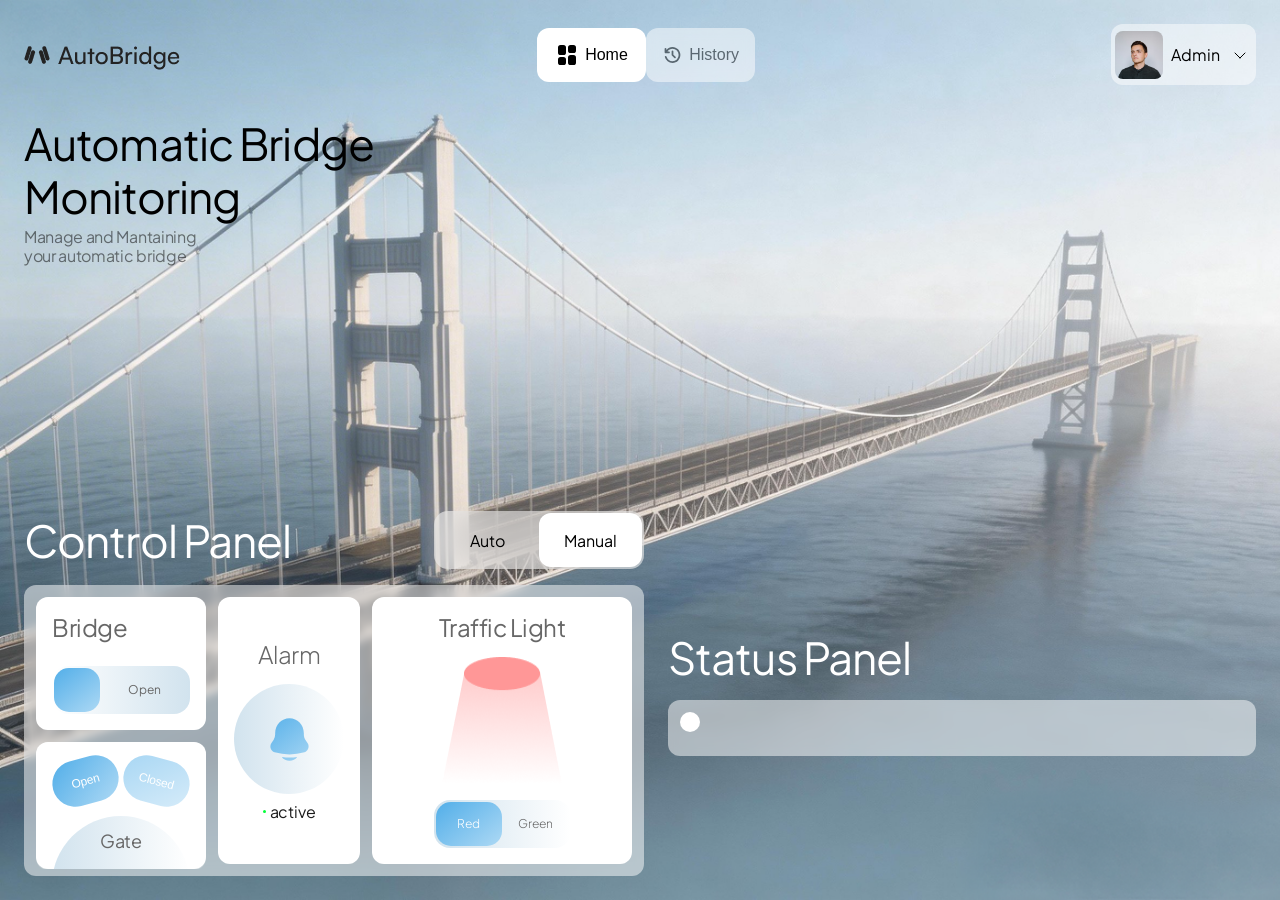
==== index.html @ a89a8f64 "first commit" ====
<!DOCTYPE html>
    <html lang="en">
    <head>
        <meta charset="UTF-8">
        <meta name="viewport" content="width=device-width, initial-scale=1.0">
        <title>Document</title>
        <link rel="stylesheet" href="style.css">
        <link rel="preconnect" href="https://fonts.googleapis.com">
    <link rel="preconnect" href="https://fonts.gstatic.com" crossorigin>
    <link href="https://fonts.googleapis.com/css2?family=Plus+Jakarta+Sans:ital,wght@0,200..800;1,200..800&family=Sora:wght@100..800&display=swap" rel="stylesheet">
    </head>
    <body>
        <div class="main-container">
            <div class="wraper">
                <header>
                    <img src="Assets/logo 1.png" alt="">

                    <div class="button">
                        <button class="button-1"><span class="si--dashboard-fill"></span>Home</button>
                        <button class="button-2"><span class="material-symbols--history-rounded"></span>History</button>
                    </div>

                    <div class="profile">
                        <img src="Assets/profile.png" alt="">
                        <p>Admin</p>
                        <span class="iconamoon--arrow-up-2"></span>
                    </div>
                </header>
                
                <div class="title">
                    <h1>Automatic Bridge Monitoring</h1>
                    <h3>Manage and Mantaining your automatic bridge</h3>
                </div>
            </div>

            <div class="panel">
                <div class="control-panel">
                    <div class="wraper-1">
                        <h2>Control Panel</h2>
                        <div class="toggle">
                            <div class="auto">Auto</div>
                            <div class="manual">Manual</div>
                        </div>
                    </div>

                    <div class="wraper-2">
                        <div class="bridge-gate">
                            <div class="bridge">
                                <h3>Bridge</h3>
                                <div class="button">
                                    <div class="icon"></div>
                                    <p>Open</p>
                                </div>
                            </div>
                            <div class="gate">
                                <div class="button">
                                    <button class="open">Open</button>
                                    <button class="closed">Closed</button>
                                </div>
                                <div class="title"><p>Gate</p></div>
                            </div>
                        </div>
                        <div class="alarm">
                            <h3>Alarm</h3>
                            <div class="wraper">
                                <button><span class="solar--bell-bold"></span></button>
                                <div class="status">
                                    <div class="circle"></div>
                                    <p>active</p>
                                </div>
                            </div>
                        </div>
                        <div class="traffic">
                            <h3>Traffic Light</h3>
                            <img src="Assets/red lights.png" alt="" srcset="">
                            <div class="button">
                                <div class="red">Red</div>
                                <div class="green">Green</div>
                            </div>
                        </div>
                    </div>
                </div>
                <div class="status-panel">
                    <h2>Status Panel</h2>
                    <div class="wraper">
                        <div class="detector-stat">
                            <div class="detector">
                                <div class="in"></div>
                                <div class="out"></div>
                            </div>
                            <div class="ship-stat"></div>
                        </div>
                    </div>
                </div>
            </div>
        </div>
    </body>
    </html>
---- style.css ----
*{
    box-sizing: border-box;
    font-size: 16px;
}

.si--dashboard-fill {
  display: inline-block;
  width: 24px;
  height: 24px;
  --svg: url("data:image/svg+xml,%3Csvg xmlns='http://www.w3.org/2000/svg' viewBox='0 0 24 24'%3E%3Cpath fill='%23000' d='M5.6 2A2.6 2.6 0 0 0 3 4.6v4.8A2.6 2.6 0 0 0 5.6 12h2.8A2.6 2.6 0 0 0 11 9.4V4.6A2.6 2.6 0 0 0 8.4 2zm0 12A2.6 2.6 0 0 0 3 16.6v2.8A2.6 2.6 0 0 0 5.6 22h2.8a2.6 2.6 0 0 0 2.6-2.6v-2.8A2.6 2.6 0 0 0 8.4 14zm10-12A2.6 2.6 0 0 0 13 4.6v2.8a2.6 2.6 0 0 0 2.6 2.6h2.8A2.6 2.6 0 0 0 21 7.4V4.6A2.6 2.6 0 0 0 18.4 2zm0 10a2.6 2.6 0 0 0-2.6 2.6v4.8a2.6 2.6 0 0 0 2.6 2.6h2.8a2.6 2.6 0 0 0 2.6-2.6v-4.8a2.6 2.6 0 0 0-2.6-2.6z'/%3E%3C/svg%3E");
  background-color: currentColor;
  -webkit-mask-image: var(--svg);
  mask-image: var(--svg);
  -webkit-mask-repeat: no-repeat;
  mask-repeat: no-repeat;
  -webkit-mask-size: 100% 100%;
  mask-size: 100% 100%;
}

.material-symbols--history-rounded {
  display: inline-block;
  width: 24px;
  height: 24px;
  --svg: url("data:image/svg+xml,%3Csvg xmlns='http://www.w3.org/2000/svg' viewBox='0 0 24 24'%3E%3Cpath fill='%23000' d='M12 21q-3.15 0-5.575-1.912T3.275 14.2q-.1-.375.15-.687t.675-.363q.4-.05.725.15t.45.6q.6 2.25 2.475 3.675T12 19q2.925 0 4.963-2.037T19 12t-2.037-4.962T12 5q-1.725 0-3.225.8T6.25 8H8q.425 0 .713.288T9 9t-.288.713T8 10H4q-.425 0-.712-.288T3 9V5q0-.425.288-.712T4 4t.713.288T5 5v1.35q1.275-1.6 3.113-2.475T12 3q1.875 0 3.513.713t2.85 1.924t1.925 2.85T21 12t-.712 3.513t-1.925 2.85t-2.85 1.925T12 21m1-9.4l2.5 2.5q.275.275.275.7t-.275.7t-.7.275t-.7-.275l-2.8-2.8q-.15-.15-.225-.337T11 11.975V8q0-.425.288-.712T12 7t.713.288T13 8z'/%3E%3C/svg%3E");
  background-color: currentColor;
  -webkit-mask-image: var(--svg);
  mask-image: var(--svg);
  -webkit-mask-repeat: no-repeat;
  mask-repeat: no-repeat;
  -webkit-mask-size: 100% 100%;
  mask-size: 100% 100%;
}

.iconamoon--arrow-up-2 {
  display: inline-block;
  width: 24px;
  height: 24px;
  --svg: url("data:image/svg+xml,%3Csvg xmlns='http://www.w3.org/2000/svg' viewBox='0 0 24 24'%3E%3Cpath fill='none' stroke='%23000' stroke-linecap='round' stroke-linejoin='round' stroke-width='1' d='m17 14l-5-5m0 0l-5 5'/%3E%3C/svg%3E");
  background-color: currentColor;
  -webkit-mask-image: var(--svg);
  mask-image: var(--svg);
  -webkit-mask-repeat: no-repeat;
  mask-repeat: no-repeat;
  -webkit-mask-size: 100% 100%;
  mask-size: 100% 100%;
  rotate: 180deg;
}

body {
    margin: 0;
    padding: 0;
    font-family: 'Plus Jakarta Sans', sans-serif;
}

.main-container{
    display: flex;
    flex-direction: column;
    align-items: flex-start;
    justify-content: space-between;
    width: 100%;
    height: 100vh;
    background-image: url("Assets/image 6.png");
    background-size: cover;
    padding: 24px;
}
    
.wraper{
    display: flex;
    flex-direction: column;
    align-items: flex-start;
    gap: 32px;
    align-self: stretch;
}

header{
    display: flex;
    justify-content: space-between;
    align-items: center;
    align-self: stretch;
}

.button{
    display: flex;
}

.button .button-1{
    display: flex;
    width: 109px;
    height: 54px;
    padding: 0 16px;
    justify-content: center;
    align-items: center;
    gap: 6px;
    border-radius: 12px;
    background: #FFF;
    backdrop-filter: blur(5.5px);
    border: none;
}

.button .button-2{
    display: flex;
    width: 109px;
    height: 54px;
    padding: 0 16px;
    justify-content: center;
    align-items: center;
    gap: 6px;
    border-radius: 12px;
    background: #FFF;
    backdrop-filter: blur(5.5px);
    border: none;
    opacity: 0.5;
}

.profile{
    display: flex;
    padding: 4px;
    justify-content: center;
    align-items: center;
    gap: 8px;
    border-radius: 12px;
    background: rgba(255, 255, 255, 0.50);
}

.profile img{
    width: 48px;
    height: 48px;
    border-radius: 8px;
}

.title{
    display: flex;
    flex-direction: column;
    align-items: flex-start;
    gap: 4px;
}

.title h1{
    width: 400px;
    font-size: 44px;
    font-style: normal;
    font-weight: 400;
    line-height: 120%;
    letter-spacing: -0.88px;
    margin: 0px;
}

.title h3{
    margin: 0px;
    width: 201px;
    font-size: 16px;
    font-style: normal;
    font-weight: 400;
    line-height: 120%; /* 19.2px */
    letter-spacing: -0.32px;
    opacity: 0.5;
}

.panel{
    display: flex;
    align-items: center;
    gap: 24px;
    align-self: stretch;    
}

.control-panel{
    display: flex;
flex-direction: column;
justify-content: center;
align-items: flex-start;
gap: 16px;
flex: 1 0 0;
}

.control-panel .wraper-1{
    display: flex;
    justify-content: space-between;
    align-items: center;
    align-self: stretch;
}

.control-panel .wraper-1 h2{
    color: #FFF;
    font-size: 44px;
    font-style: normal;
    font-weight: 400;
    line-height: 120%; /* 52.8px */
    letter-spacing: -0.88px;
    margin: 0px;
}

.toggle{
    display: flex;
    width: 210px;
    padding: 2px;
    align-items: flex-start;
    border-radius: 14px;
    background: rgba(255, 255, 255, 0.50);
    backdrop-filter: blur(20.5px);
}

.toggle .auto{
    display: flex;
    height: 54px;
    padding: 8px 4px;
    justify-content: center;
    align-items: center;
    gap: 6px;
    flex: 1 0 0;
    border-radius: 12px;
}

.toggle .manual{
    display: flex;
    height: 54px;
    padding: 8px 4px;
    justify-content: center;
    align-items: center;
    gap: 6px;
    flex: 1 0 0;
    border-radius: 12px;
    background: #FFF;
}

.wraper-2{
    display: flex;
    padding: 12px;
    align-items: flex-start;
    gap: 12px;
    align-self: stretch;
    border-radius: 12px;
    background: rgba(255, 255, 255, 0.50);
    backdrop-filter: blur(5px);
}

.bridge-gate{
    display: flex;
height: 267px;
flex-direction: column;
align-items: flex-start;
gap: 12px;
flex: 1 0 0;
}

.bridge{
    display: flex;
    padding: 16px;
    flex-direction: column;
    align-items: flex-start;
    gap: 24px;
    flex: 1 0 0;
    align-self: stretch;
    border-radius: 12px;
    background: #FFF;
    backdrop-filter: blur(5px);
}

.bridge h3{
    color: #676767;
    margin: 0px;
    font-size: 24px;
    font-style: normal;
    font-weight: 400;
    line-height: 120%; /* 28.8px */
    letter-spacing: -0.48px;
}

.bridge .button{
    display: flex;
height: 48px;
padding: 2px;
justify-content: space-between;
align-items: center;
align-self: stretch;
    border-radius: 16px;
background: var(--gradient-2, linear-gradient(270deg, rgba(164, 199, 221, 0.50) 0.14%, rgba(164, 199, 221, 0.00) 99.86%));
}

.bridge .button .icon{
    display: flex;
    width: 46px;
    justify-content: center;
    align-items: center;
    gap: 10px;
    align-self: stretch;
    border-radius: 15px;
    background: linear-gradient(321deg, #FFF -90.09%, #0088DE 190.09%);
    cursor: pointer;
}

.bridge .button .icon-2{
    display: flex;
    width: 46px;
    justify-content: center;
    align-items: center;
    gap: 10px;
    align-self: stretch;
    border-radius: 15px;
    background: linear-gradient(321deg, #FFF -90.09%, #0088DE 190.09%);
    opacity: 0;
}

.bridge .button p{
    color: #676767;
    margin: 0px;
    font-size: 12px;
    display: flex;
    justify-content: center;
    align-items: center;
    gap: 10px;
    flex: 1 0 0;
    align-self: stretch;
}

.gate{
    display: flex;
    height: 127.5px;
    padding: 16px;
    flex-direction: column;
    align-items: center;
    flex-shrink: 0;
    align-self: stretch;    
    gap: 12px;
    border-radius: 12px;
    background: #FFF;
    backdrop-filter: blur(5px);
    overflow: hidden;
}

.gate .button{
    display: flex;
    align-items: center;
    gap: 4px;
}

.gate .button .open{
    display: flex;
    width: 67px;
    height: 46px;
    transform: rotate(-15deg);
    justify-content: center;
    align-items: center;
    gap: 10px;
    border: none;
    border-radius: 99px;
    background: var(--gradienr-1, linear-gradient(321deg, #FFF -90.09%, #0088DE 190.09%));
    font-size: 12px;
    font-style: normal;
    font-weight: 300;
    line-height: 120%; /* 14.4px */
    letter-spacing: -0.24px;
    color: #FFF;
    cursor: pointer;
}

.gate .button .closed{
    display: flex;
    width: 67px;
    height: 46px;
    transform: rotate(15deg);
    justify-content: center;
    align-items: center;
    gap: 10px;
    border: none;
    border-radius: 99px;
    background: var(--gradienr-1, linear-gradient(321deg, #FFF -90.09%, #0088DE 190.09%));
    font-size: 12px;
    font-style: normal;
    font-weight: 300;
    line-height: 120%; /* 14.4px */
    letter-spacing: -0.24px;
    color: #FFF;
    opacity: 0.5;
    cursor: pointer;
}

.gate .title{
    display: flex;
    width: 138px;
    height: 138px;
    padding: 13px 0;
    justify-content: center;
    align-items: center;
    border-radius: 99px;
    background: linear-gradient(90deg, rgba(164, 199, 221, 0.50) 0.06%, rgba(164, 199, 221, 0.00) 99.94%);
    box-sizing: border-box;
}

.gate .title p{
    color: #676767;
    height: 138px;
    margin: 0px;
    font-size: 18px;
    font-style: normal;
    font-weight: 400;
    letter-spacing: -0.32px;
}

.solar--bell-bold {
  display: inline-block;
  width: 51px;
  height: 51px;
  --svg: url("data:image/svg+xml,%3Csvg xmlns='http://www.w3.org/2000/svg' viewBox='0 0 24 24'%3E%3Cpath fill='%23000' d='M8.352 20.242A4.63 4.63 0 0 0 12 22a4.63 4.63 0 0 0 3.648-1.758a27.2 27.2 0 0 1-7.296 0M18.75 9v.704c0 .845.24 1.671.692 2.374l1.108 1.723c1.011 1.574.239 3.713-1.52 4.21a25.8 25.8 0 0 1-14.06 0c-1.759-.497-2.531-2.636-1.52-4.21l1.108-1.723a4.4 4.4 0 0 0 .693-2.374V9c0-3.866 3.022-7 6.749-7s6.75 3.134 6.75 7'/%3E%3C/svg%3E");
  background: var(--gradienr-1, linear-gradient(321deg, #FFF -90.09%, #0088DE 190.09%));
  -webkit-mask-image: var(--svg);
  mask-image: var(--svg);
  -webkit-mask-repeat: no-repeat;
  mask-repeat: no-repeat;
  -webkit-mask-size: 100% 100%;
  mask-size: 100% 100%;
}

.alarm{
    display: flex;
    padding: 16px;
    flex-direction: column;
    justify-content: center;
    align-items: center;
    gap: 16px;
    flex: 1 0 0;
    align-self: stretch;
    border-radius: 12px;
    background: #FFF;
}

.alarm h3{
    color: #676767;
    font-size: 24px;
    font-style: normal;
    font-weight: 300;
    line-height: 120%; /* 28.8px */
    letter-spacing: -0.48px;
    margin: 0px;
}

.alarm .wraper{
    display: flex;
    flex-direction: column;
    align-items: center;
    gap: 8px;
}
.alarm button{
    display: flex;
    width: 110px;
    height: 110px;
    justify-content: center;
    align-items: center;
    border-radius: 99px;
    background: linear-gradient(90deg, rgba(164, 199, 221, 0.50) 0.06%, rgba(164, 199, 221, 0.00) 99.94%);
    border: none;
    cursor: pointer;
}


.alarm .status{
    display: flex;
    align-items: center;
    gap: 4px;
}

.alarm .status .circle{
    width: 3px;
    height: 3px;
    background-color: #00FF37;
    border-radius: 99px;
}

.alarm .status p{
    color: #1C1C1C;
    font-size: 16px;
font-style: normal;
font-weight: 400;
line-height: 120%; /* 14.4px */
letter-spacing: -0.24px;
margin: 0px;
}



.traffic{
    display: flex;
    width: 260px;
    padding: 16px;
    flex-direction: column;
    justify-content: space-between;
    align-items: center;
    flex-shrink: 0;
    align-self: stretch;
    border-radius: 12px;
    background: #FFF;
}

.traffic h3{
    color: #676767;
    font-size: 24px;
    font-style: normal;
    font-weight: 400;
    line-height: 120%; /* 28.8px */
    letter-spacing: -0.48px;
    margin: 0px;
}

.traffic img {
    width: 120px;
    height: 128px;
}

.traffic .button{
    display: flex;
    width: 137px;
    height: 48px;
    padding: 2px;
    align-items: center;
    border-radius: 16px;
    background: linear-gradient(90deg, rgba(164, 199, 221, 0.50) 0.01%, rgba(164, 199, 221, 0.00) 99.99%);
}

.traffic .red{
    display: flex;
    justify-content: center;
    align-items: center;
    gap: 10px;
    flex: 1 0 0;
    align-self: stretch;
    border-radius: 15px;
    background: linear-gradient(321deg, #FFF -90.09%, #0088DE 190.09%);
    font-size: 12px;
    font-weight: 300;
    color: #fff;
    cursor: pointer;
}

.traffic .green{
    display: flex;
    justify-content: center;
    align-items: center;
    gap: 10px;
    flex: 1 0 0;
    align-self: stretch;
    font-size: 12px;
    font-weight: 300;
    color: #676767;
    cursor: pointer;
}

.status-panel{
    display: flex;
flex-direction: column;
justify-content: center;
align-items: flex-start;
gap: 16px;
flex: 1 0 0;
}

.status-panel h2{
    color: #FFF;
    font-size: 44px;
    font-style: normal;
    font-weight: 400;
    line-height: 120%; /* 52.8px */
    letter-spacing: -0.88px;
    margin: 0px;    
}

.status-panel .wraper{
    display: flex;
    padding: 12px;
    align-items: flex-start;
    gap: 12px;
    flex: 1 0 0;
    align-self: stretch;
    border-radius: 12px;
    background: rgba(255, 255, 255, 0.50);
    backdrop-filter: blur(5px);
}

.detector-stat{
    display: flex;
flex-direction: column;
justify-content: center;
align-items: flex-start;
gap: 12px;
align-self: stretch;
}

.detector-stat .detector{
    display: flex;
    padding: 10px;
    align-items: center;
    border-radius: 12px;
    background: #FFF;
}
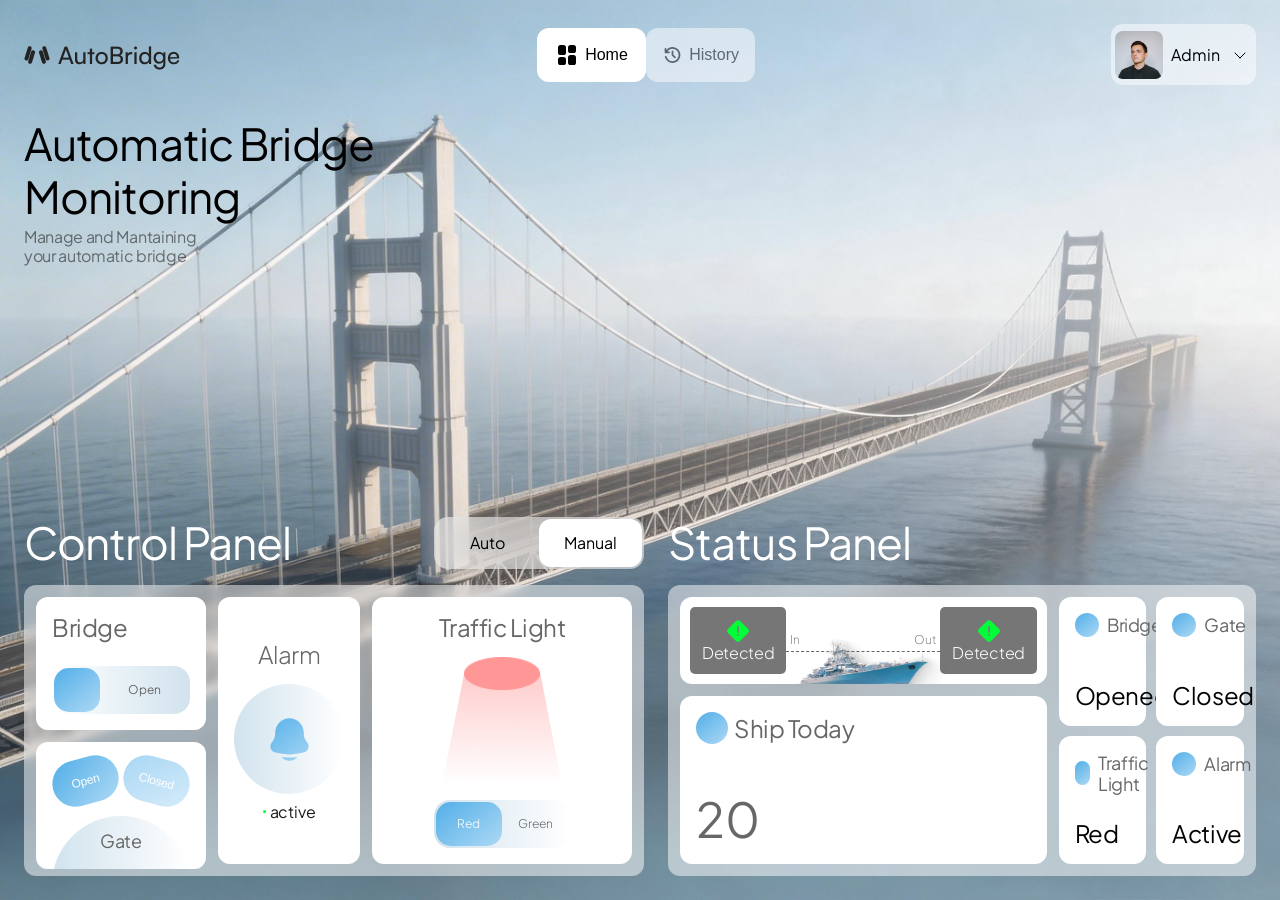
==== commit bb6c07f2: "front end jadi" ====
--- a/index.html
+++ b/index.html
@@ -82,13 +82,55 @@
                 </div>
                 <div class="status-panel">
                     <h2>Status Panel</h2>
-                    <div class="wraper">
+                    <div class="wraper-3">
                         <div class="detector-stat">
                             <div class="detector">
-                                <div class="in"></div>
-                                <div class="out"></div>
+                                <img src="Assets/ship.png" alt="">
+                                <div class="sensor1"><span class="mynaui--danger-diamond-solid"></span></span>Detected</div>
+                                <div class="divider"><p>In</p><p>Out</p></div>
+                                <div class="sensor2"><span class="mynaui--danger-diamond-solid"></span></span>Detected</div>
                             </div>
-                            <div class="ship-stat"></div>
+                            <div class="ship-stat">
+                                <div class="container">
+                                    <div class="iconframe"></div>
+                                    <p>Ship Today</p>
+                                </div>
+                                <h3>20</h3>
+                            </div>
+                        </div>
+                        <div class="grid-stat">
+                            <div class="grid">
+        <div class="icon-title">
+            <div class="frame"></div>
+            <p>Bridge</p>
+        </div>
+        <h2>Opened</h2>
+    </div>
+
+    <div class="grid">
+        <div class="icon-title">
+            <div class="frame"></div>
+            <p>Gate</p>
+        </div>
+        <h2>Closed</h2>
+    </div>
+
+    <div class="grid">
+        <div class="icon-title">
+            <div class="frame"></div>
+            <p>Traffic Light</p>
+        </div>
+        <h2>Red</h2>
+    </div>
+
+    <div class="grid">
+        <div class="icon-title">
+            <div class="frame"></div>
+            <p>Alarm</p>
+        </div>
+        <h2>Active</h2>
+    </div>
+                        
                         </div>
                     </div>
                 </div>
--- a/style.css
+++ b/style.css
@@ -158,9 +158,9 @@
 
 .panel{
     display: flex;
-    align-items: center;
+    align-items: stretch;
     gap: 24px;
-    align-self: stretch;    
+    align-self: stretch;        
 }
 
 .control-panel{
@@ -201,7 +201,7 @@
 
 .toggle .auto{
     display: flex;
-    height: 54px;
+    height: 48px;
     padding: 8px 4px;
     justify-content: center;
     align-items: center;
@@ -212,7 +212,7 @@
 
 .toggle .manual{
     display: flex;
-    height: 54px;
+    height: 48px;
     padding: 8px 4px;
     justify-content: center;
     align-items: center;
@@ -231,6 +231,7 @@
     border-radius: 12px;
     background: rgba(255, 255, 255, 0.50);
     backdrop-filter: blur(5px);
+    flex: 1 0 0;
 }
 
 .bridge-gate{
@@ -562,32 +563,216 @@
     margin: 0px;    
 }
 
-.status-panel .wraper{
+.status-panel .wraper-3{
     display: flex;
     padding: 12px;
     align-items: flex-start;
     gap: 12px;
-    flex: 1 0 0;
     align-self: stretch;
     border-radius: 12px;
     background: rgba(255, 255, 255, 0.50);
     backdrop-filter: blur(5px);
+    flex: 1 0 0;
 }
 
 .detector-stat{
     display: flex;
-flex-direction: column;
-justify-content: center;
-align-items: flex-start;
-gap: 12px;
-align-self: stretch;
+    flex-direction: column;
+    justify-content: center;
+    align-items: flex-start;
+    gap: 12px;
+    align-self: stretch;
 }
 
 .detector-stat .detector{
-    display: flex;
+    position: relative;
+    display: flex;      
     padding: 10px;
     align-items: center;
     border-radius: 12px;
     background: #FFF;
-}
-
+    overflow: hidden;
+}
+
+.detector-stat .detector img{
+    position: absolute;
+    width: 186.4px;
+    height: 78.602px;
+    aspect-ratio: 83/35;
+    right: 71.6px;
+    bottom: -30px;
+}
+
+.mynaui--danger-diamond-solid {
+  display: inline-block;
+  width: 24px;
+  height: 24px;
+  --svg: url("data:image/svg+xml,%3Csvg xmlns='http://www.w3.org/2000/svg' viewBox='0 0 24 24'%3E%3Cpath fill='%23000' d='M12 1.25a3.16 3.16 0 0 0-2.235.926L2.177 9.765a3.16 3.16 0 0 0 0 4.47l7.588 7.588a3.16 3.16 0 0 0 4.47 0l7.588-7.588a3.16 3.16 0 0 0 0-4.47l-7.588-7.588A3.16 3.16 0 0 0 12 1.25m0 5.627a.75.75 0 0 1 .75.75v5.5a.75.75 0 0 1-1.5 0v-5.5a.75.75 0 0 1 .75-.75m.75 8.996v.5a.75.75 0 0 1-1.5 0v-.5a.75.75 0 0 1 1.5 0'/%3E%3C/svg%3E");
+  background-color: #00FF37;
+  -webkit-mask-image: var(--svg);
+  mask-image: var(--svg);
+  -webkit-mask-repeat: no-repeat;
+  mask-repeat: no-repeat;
+  -webkit-mask-size: 100% 100%;
+  mask-size: 100% 100%;
+}
+
+.detector-stat .detector .sensor1{
+    display: flex;
+    padding: 12px;
+    flex-direction: column;
+    align-items: center;
+    flex: 1 0 0;
+    align-self: stretch;
+    border-radius: 5px;
+    background: rgba(28, 28, 28, 0.60);
+    backdrop-filter: blur(2.309523820877075px);
+    color: #FFF;
+    font-size: 16px;
+    font-style: normal;
+    font-weight: 300;
+    line-height: 120%; /* 19.2px */
+    letter-spacing: -0.32px;
+    margin: 0px;
+}
+
+.detector-stat .detector .divider{
+    display: flex;
+    width: 154px;
+    padding: 4px;
+    justify-content: space-between;
+    align-items: center;
+    flex-shrink: 0;
+    border-bottom: 1px dashed #676767;
+}
+
+.detector .divider p{
+    margin: 0px;
+    color: #676767;
+    font-size: 12px;
+    font-style: normal;
+    font-weight: 200;
+    line-height: 120%; /* 14.4px */
+    letter-spacing: -0.24px;
+}
+
+.detector-stat .detector .sensor2{
+    display: flex;
+    padding: 12px;
+    flex-direction: column;
+    align-items: center;
+    flex: 1 0 0;
+    align-self: stretch;
+    border-radius: 5px;
+    background: rgba(28, 28, 28, 0.60);
+    backdrop-filter: blur(2.309523820877075px);
+    color: #FFF;
+    font-size: 16px;
+    font-style: normal;
+    font-weight: 300;
+    line-height: 120%; /* 19.2px */
+    letter-spacing: -0.32px;
+    margin: 0px;
+}
+
+.detector-stat .ship-stat{
+    display: flex;
+    padding: 16px;
+    flex-direction: column;
+    justify-content: space-between;
+    align-items: flex-start;
+    flex: 1 0 0;
+    align-self: stretch;
+    border-radius: 12px;
+    background: #FFF;
+}
+
+.ship-stat .container{
+    display: flex;
+align-items: center;
+gap: 6px;
+}
+
+.ship-stat .container .iconframe{
+    display: flex;
+    width: 32px;
+    height: 32px;
+    padding: 0 2px;
+    justify-content: center;
+    align-items: center;
+    gap: 10px;
+    border-radius: 16px;
+    background: var(--gradienr-1, linear-gradient(321deg, #FFF -90.09%, #0088DE 190.09%));
+}
+
+.ship-stat .container p{
+    color: #676767;
+    font-size: 24px;
+    font-style: normal;
+    font-weight: 400;
+    line-height: 120%; /* 28.8px */
+    letter-spacing: -0.48px;
+    margin: 0px;
+}
+
+.ship-stat h3{
+    color: #676767;
+    font-size: 48px;
+    font-style: normal;
+    font-weight: 400;
+    line-height: 120%; /* 28.8px */
+    letter-spacing: -0.48px;
+    margin: 0px;
+}
+
+.grid-stat{
+    display: grid;
+    row-gap: 10px;
+    column-gap: 10px;
+    flex: 1 0 0;
+    align-self: stretch;
+    grid-template-rows: repeat(2, minmax(0,1fr));
+    grid-template-columns: repeat(2, minmax(0,1fr));
+}
+
+.grid-stat .grid{
+    display: flex;
+    padding: 16px;
+    flex-direction: column;
+    justify-content: space-between;
+    align-items: flex-start;
+    align-self: stretch;
+    justify-self: stretch;
+    border-radius: 12px;
+    background: #FFF;
+}
+
+.grid-stat .grid .icon-title{
+    display: flex;
+    align-items: center;
+    gap: 8px;
+}
+
+.grid-stat .grid .icon-title .frame{
+    width: 24px;
+    height: 24px;
+    border-radius: 16px;
+    background: var(--gradienr-1, linear-gradient(321deg, #FFF -90.09%, #0088DE 190.09%));
+}
+
+.grid-stat .grid .icon-title p{
+    color: #676767;
+    font-size: 18px;
+    font-weight: 400;
+    line-height: 120%;
+    letter-spacing: -0.36px;
+    margin: 0;
+}
+
+.grid-stat .grid h2{
+    color: #030303;
+    font-size: 24px;
+    font-weight: 400;
+    line-height: 120%;
+    letter-spacing: -0.48px;
+}
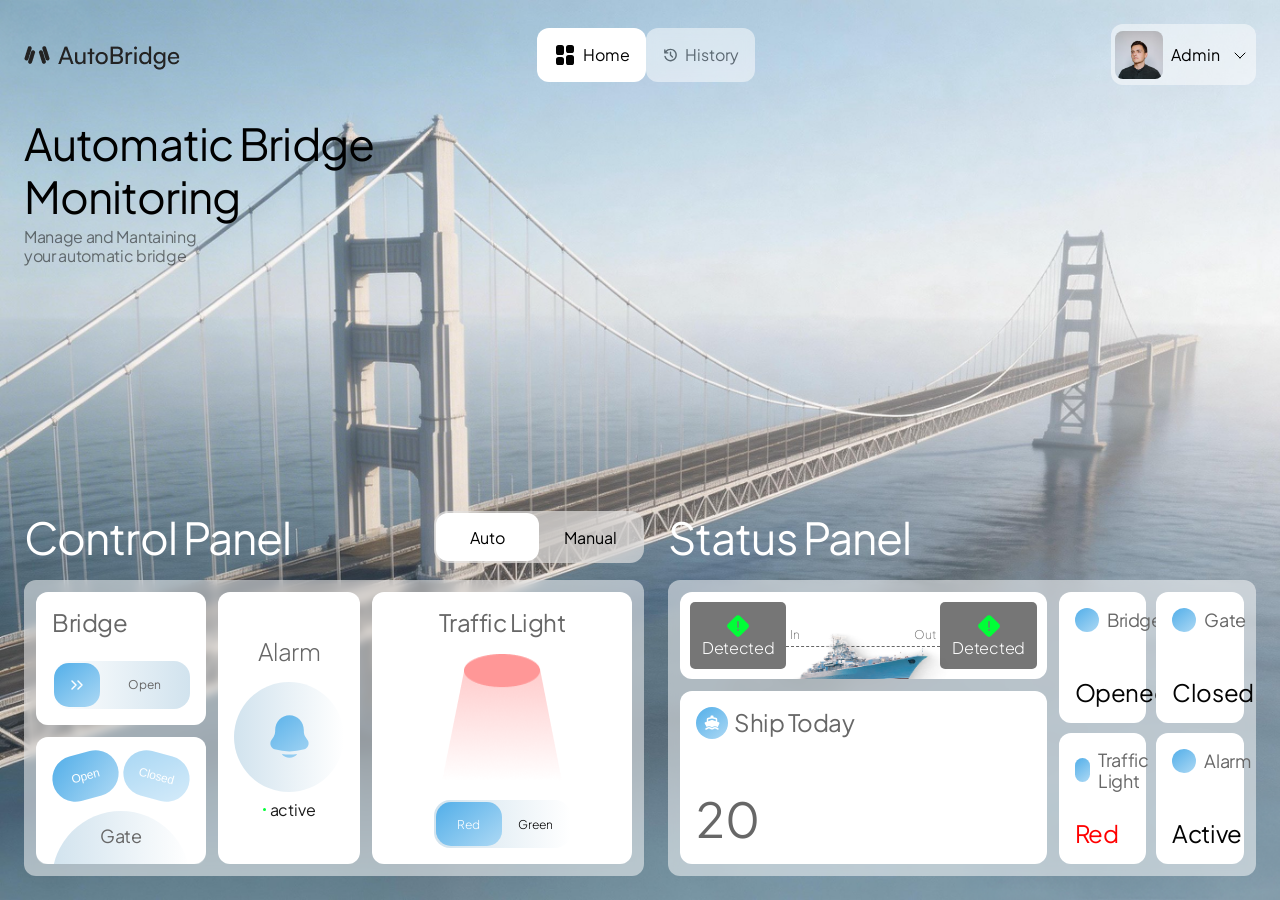
==== commit 713b9f8c: "add micro-interaction and removing bug" ====
--- a/index.html
+++ b/index.html
@@ -16,8 +16,8 @@
                     <img src="Assets/logo 1.png" alt="">
 
                     <div class="button">
-                        <button class="button-1"><span class="si--dashboard-fill"></span>Home</button>
-                        <button class="button-2"><span class="material-symbols--history-rounded"></span>History</button>
+                        <a href="index.html" class="button-1"><span class="si--dashboard-fill"></span>Home</a>
+                        <a href="history.html" class="button-2"><span class="material-symbols--history-rounded"></span>History</a>
                     </div>
 
                     <div class="profile">
@@ -39,7 +39,7 @@
                         <h2>Control Panel</h2>
                         <div class="toggle">
                             <div class="auto">Auto</div>
-                            <div class="manual">Manual</div>
+                            <div class="manual active">Manual</div>
                         </div>
                     </div>
 
@@ -48,7 +48,7 @@
                             <div class="bridge">
                                 <h3>Bridge</h3>
                                 <div class="button">
-                                    <div class="icon"></div>
+                                    <div class="icon"><span class="si--double-arrow-right-line"></span></div>
                                     <p>Open</p>
                                 </div>
                             </div>
@@ -74,7 +74,7 @@
                             <h3>Traffic Light</h3>
                             <img src="Assets/red lights.png" alt="" srcset="">
                             <div class="button">
-                                <div class="red">Red</div>
+                                <div class="red active  ">Red</div>
                                 <div class="green">Green</div>
                             </div>
                         </div>
@@ -92,7 +92,7 @@
                             </div>
                             <div class="ship-stat">
                                 <div class="container">
-                                    <div class="iconframe"></div>
+                                    <div class="iconframe"><span class="mingcute--ship-fill"></span></div>
                                     <p>Ship Today</p>
                                 </div>
                                 <h3>20</h3>
@@ -120,7 +120,7 @@
             <div class="frame"></div>
             <p>Traffic Light</p>
         </div>
-        <h2>Red</h2>
+        <h2><span>Red</span></h2>
     </div>
 
     <div class="grid">
@@ -136,5 +136,7 @@
                 </div>
             </div>
         </div>
+
+        <script src="script.js"></script>
     </body>
     </html>
--- a/style.css
+++ b/style.css
@@ -95,6 +95,8 @@
     background: #FFF;
     backdrop-filter: blur(5.5px);
     border: none;
+    text-decoration: none;
+    color: #030303;
 }
 
 .button .button-2{
@@ -110,6 +112,8 @@
     backdrop-filter: blur(5.5px);
     border: none;
     opacity: 0.5;
+    text-decoration: none;
+    color:#030303;
 }
 
 .profile{
@@ -189,7 +193,7 @@
     margin: 0px;
 }
 
-.toggle{
+.toggle {
     display: flex;
     width: 210px;
     padding: 2px;
@@ -197,9 +201,34 @@
     border-radius: 14px;
     background: rgba(255, 255, 255, 0.50);
     backdrop-filter: blur(20.5px);
-}
-
-.toggle .auto{
+    cursor: pointer;
+    
+    /* Tambahan penting untuk efek slide */
+    position: relative; 
+    z-index: 1; /* Memastikan kotak slider ada di belakang teks */
+}
+
+/* Ini adalah kotak putih yang akan bergeser */
+.toggle::before {
+    content: '';
+    position: absolute;
+    top: 2px;
+    left: 2px;
+    width: calc(50% - 2px); /* Lebarnya pas setengah container */
+    height: calc(100% - 4px);
+    background: #FFF;
+    border-radius: 12px;
+    transition: transform 0.3s cubic-bezier(0.4, 0.0, 0.2, 1); /* Animasi slide mulus */
+    z-index: -1; /* Taruh di belakang teks */
+}
+
+/* Class ini yang akan menggeser kotak putih ke kanan */
+.toggle.is-manual::before {
+    transform: translateX(100%);
+}
+
+.toggle .auto,
+.toggle .manual {
     display: flex;
     height: 48px;
     padding: 8px 4px;
@@ -208,18 +237,9 @@
     gap: 6px;
     flex: 1 0 0;
     border-radius: 12px;
-}
-
-.toggle .manual{
-    display: flex;
-    height: 48px;
-    padding: 8px 4px;
-    justify-content: center;
-    align-items: center;
-    gap: 6px;
-    flex: 1 0 0;
-    border-radius: 12px;
-    background: #FFF;
+    /* Background dihapus karena sudah digantikan oleh ::before di atas */
+    background: transparent; 
+    transition: color 0.3s ease;
 }
 
 .wraper-2{
@@ -236,11 +256,11 @@
 
 .bridge-gate{
     display: flex;
-height: 267px;
 flex-direction: column;
 align-items: flex-start;
 gap: 12px;
 flex: 1 0 0;
+align-self: stretch;
 }
 
 .bridge{
@@ -289,18 +309,6 @@
     cursor: pointer;
 }
 
-.bridge .button .icon-2{
-    display: flex;
-    width: 46px;
-    justify-content: center;
-    align-items: center;
-    gap: 10px;
-    align-self: stretch;
-    border-radius: 15px;
-    background: linear-gradient(321deg, #FFF -90.09%, #0088DE 190.09%);
-    opacity: 0;
-}
-
 .bridge .button p{
     color: #676767;
     margin: 0px;
@@ -311,6 +319,15 @@
     gap: 10px;
     flex: 1 0 0;
     align-self: stretch;
+}
+
+.bridge .button.is-closed .icon {
+    order: 2; 
+    transform: scaleX(-1); 
+}   
+
+.bridge .button.is-closed p {
+    order: 1; 
 }
 
 .gate{
@@ -506,7 +523,7 @@
     height: 128px;
 }
 
-.traffic .button{
+.traffic .button {
     display: flex;
     width: 137px;
     height: 48px;
@@ -514,9 +531,34 @@
     align-items: center;
     border-radius: 16px;
     background: linear-gradient(90deg, rgba(164, 199, 221, 0.50) 0.01%, rgba(164, 199, 221, 0.00) 99.99%);
-}
-
-.traffic .red{
+    cursor: pointer;
+
+    /* Tambahan penting untuk efek slide */
+    position: relative;
+    z-index: 1;
+}
+
+/* Ini adalah kotak biru/gradient yang akan bergeser */
+.traffic .button::before {
+    content: '';
+    position: absolute;
+    top: 2px;
+    left: 2px;
+    width: calc(50% - 2px);
+    height: calc(100% - 4px);
+    background: linear-gradient(321deg, #FFF -90.09%, #0088DE 190.09%);
+    border-radius: 15px;
+    transition: transform 0.3s cubic-bezier(0.4, 0.0, 0.2, 1);
+    z-index: -1;
+}
+
+/* Class ini yang akan menggeser kotak ke kanan (ke arah Green) */
+.traffic .button.is-green::before {
+    transform: translateX(100%);
+}
+
+.traffic .red,
+.traffic .green {
     display: flex;
     justify-content: center;
     align-items: center;
@@ -524,24 +566,15 @@
     flex: 1 0 0;
     align-self: stretch;
     border-radius: 15px;
-    background: linear-gradient(321deg, #FFF -90.09%, #0088DE 190.09%);
     font-size: 12px;
     font-weight: 300;
+    background: transparent; /* Hapus background lama */
+    transition: color 0.3s ease;
+}
+
+/* Class active sekarang cuma buat ganti warna teks biar kelihatan saat digeser */
+.traffic .active {
     color: #fff;
-    cursor: pointer;
-}
-
-.traffic .green{
-    display: flex;
-    justify-content: center;
-    align-items: center;
-    gap: 10px;
-    flex: 1 0 0;
-    align-self: stretch;
-    font-size: 12px;
-    font-weight: 300;
-    color: #676767;
-    cursor: pointer;
 }
 
 .status-panel{
@@ -775,4 +808,41 @@
     font-weight: 400;
     line-height: 120%;
     letter-spacing: -0.48px;
+}
+
+.grid-stat .grid h2 span{
+    color: red;
+    font-size: 24px;
+    font-weight: 400;
+    line-height: 120%;
+    letter-spacing: -0.48px;
+}
+
+
+.si--double-arrow-right-line {
+  display: inline-block;
+  width: 24px;
+  height: 24px;
+  --svg: url("data:image/svg+xml,%3Csvg xmlns='http://www.w3.org/2000/svg' viewBox='0 0 24 24'%3E%3Cpath fill='none' stroke='%23000' stroke-linecap='round' stroke-linejoin='round' stroke-width='1.5' d='m13 16l4-4l-4-4m-6 8l4-4l-4-4'/%3E%3C/svg%3E");
+  background-color: #fff;
+  -webkit-mask-image: var(--svg);
+  mask-image: var(--svg);
+  -webkit-mask-repeat: no-repeat;
+  mask-repeat: no-repeat;
+  -webkit-mask-size: 100% 100%;
+  mask-size: 100% 100%;
+}
+
+.mingcute--ship-fill {
+  display: inline-block;
+  width: 18px;
+  height: 18px;
+  --svg: url("data:image/svg+xml,%3Csvg xmlns='http://www.w3.org/2000/svg' viewBox='0 0 24 24'%3E%3Cg fill='none' fill-rule='evenodd'%3E%3Cpath d='m12.593 23.258l-.011.002l-.071.035l-.02.004l-.014-.004l-.071-.035q-.016-.005-.024.005l-.004.01l-.017.428l.005.02l.01.013l.104.074l.015.004l.012-.004l.104-.074l.012-.016l.004-.017l-.017-.427q-.004-.016-.017-.018m.265-.113l-.013.002l-.185.093l-.01.01l-.003.011l.018.43l.005.012l.008.007l.201.093q.019.005.029-.008l.004-.014l-.034-.614q-.005-.018-.02-.022m-.715.002a.02.02 0 0 0-.027.006l-.006.014l-.034.614q.001.018.017.024l.015-.002l.201-.093l.01-.008l.004-.011l.017-.43l-.003-.012l-.01-.01z'/%3E%3Cpath fill='%23000' d='M14.211 17.776a4 4 0 0 1 3.364-.099l.214.1l2.658 1.328a1 1 0 0 1-.787 1.835l-.107-.046l-2.659-1.329a2 2 0 0 0-1.617-.076l-.172.076l-1.316.659a4 4 0 0 1-3.365.098l-.213-.098l-1.317-.659a2 2 0 0 0-1.617-.076l-.172.076l-2.658 1.33a1 1 0 0 1-.996-1.731l.102-.059l2.658-1.329a4 4 0 0 1 3.364-.099l.214.1l1.316.658a2 2 0 0 0 1.618.076l.171-.076zM13 2a1 1 0 0 1 1 1v1.32l3.329.554a2 2 0 0 1 1.67 1.973v3.432l2.06.686a1.25 1.25 0 0 1 .753 1.679l-2.169 5.06l-1.854-.928a4 4 0 0 0-3.578 0l-1.317.659a2 2 0 0 1-1.789 0l-1.316-.659a4 4 0 0 0-3.578 0l-1.27.636l-2.658-4.651a1.25 1.25 0 0 1 .69-1.806L5 10.279V6.847a2 2 0 0 1 1.67-1.973L10 4.32V3a1 1 0 0 1 1-1zm-1 4.014l-5 .833v2.766l4.367-1.456a2 2 0 0 1 1.265 0L17 9.613V6.847z'/%3E%3C/g%3E%3C/svg%3E");
+  background-color: #fff;
+  -webkit-mask-image: var(--svg);
+  mask-image: var(--svg);
+  -webkit-mask-repeat: no-repeat;
+  mask-repeat: no-repeat;
+  -webkit-mask-size: 100% 100%;
+  mask-size: 100% 100%;
 }
